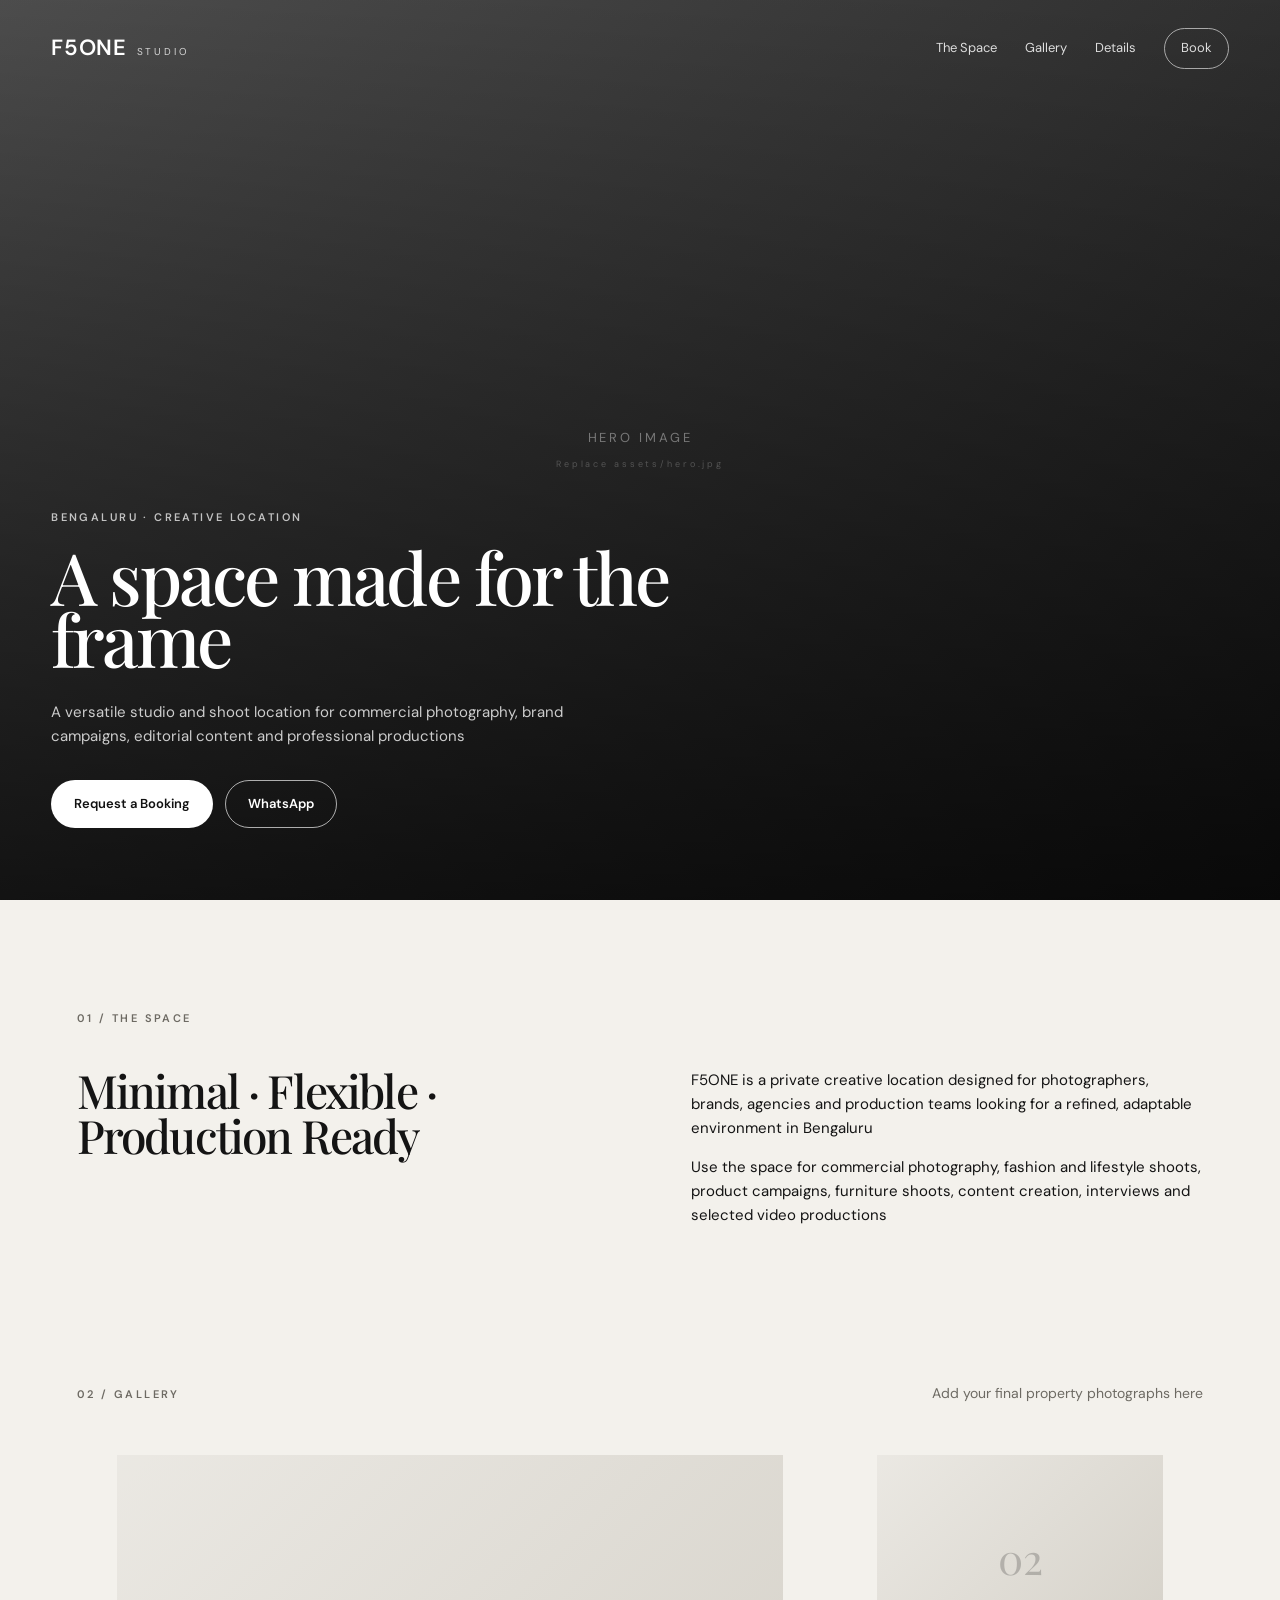
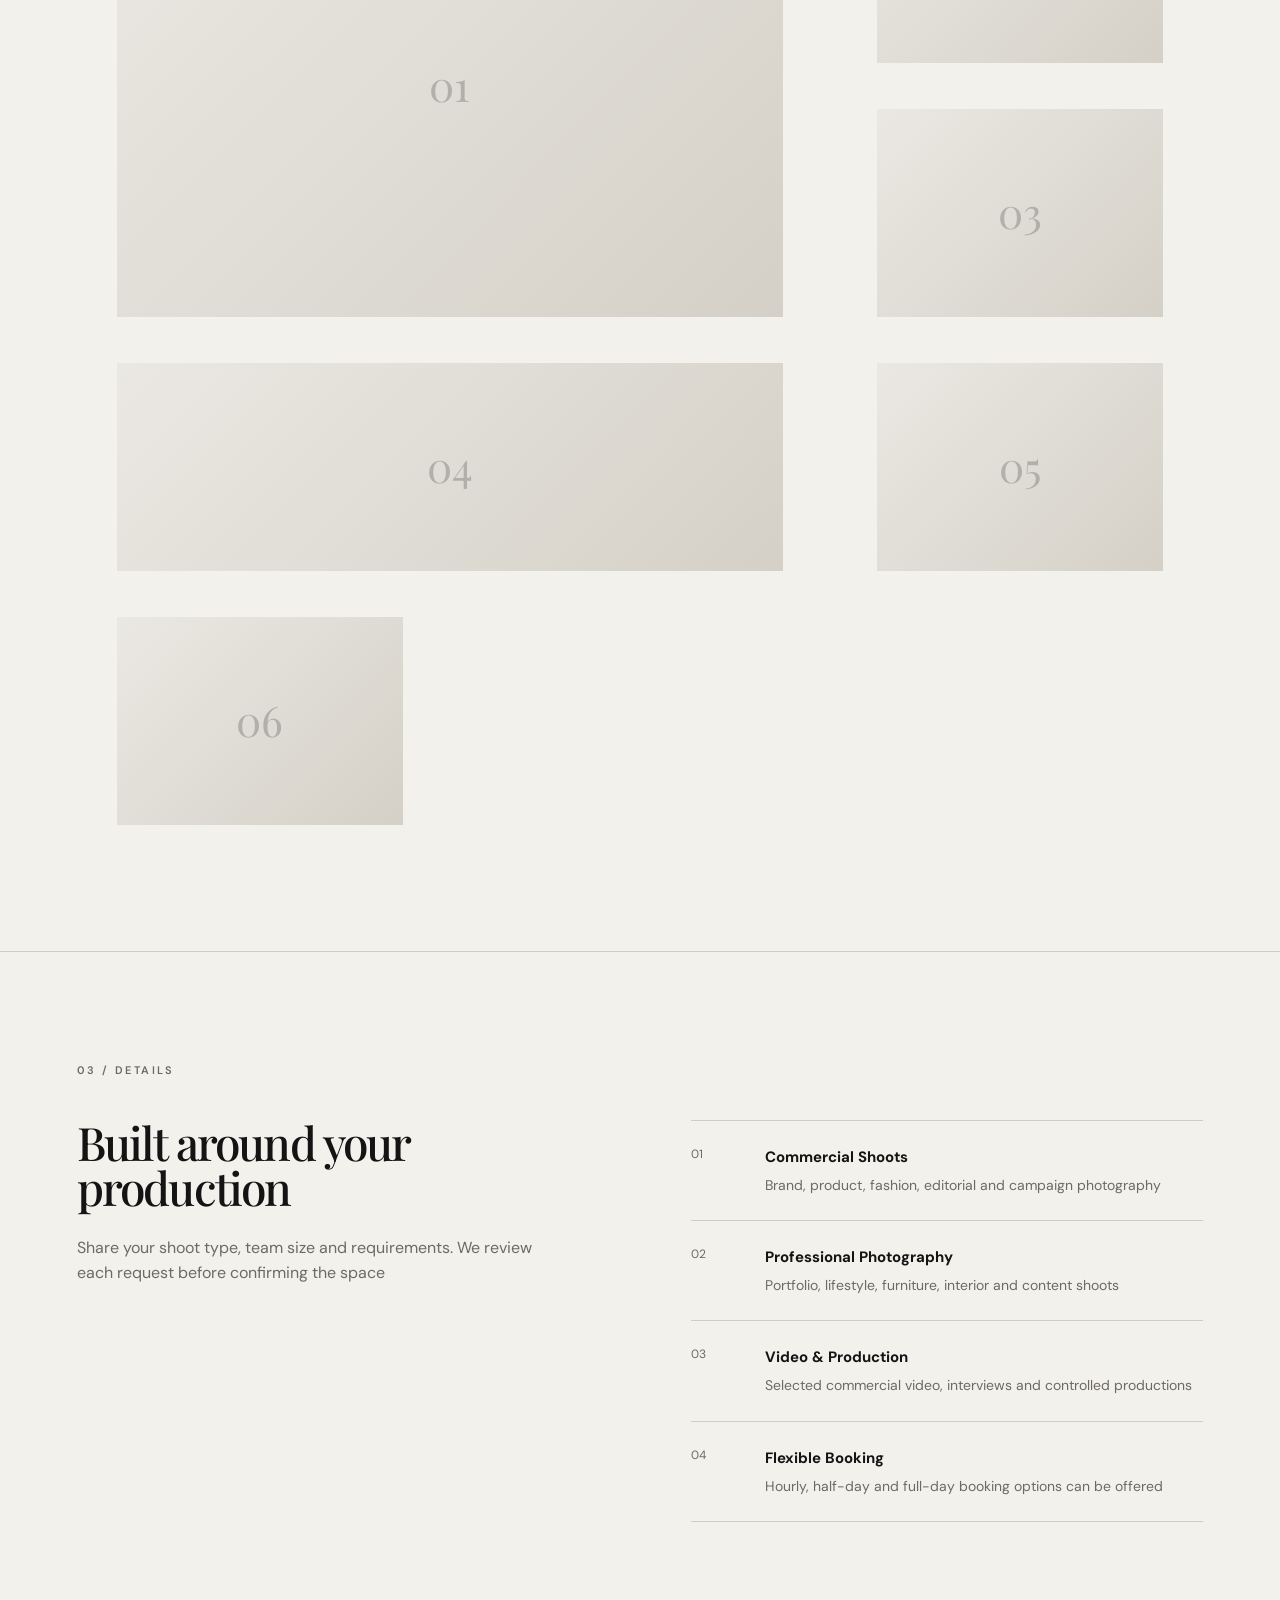
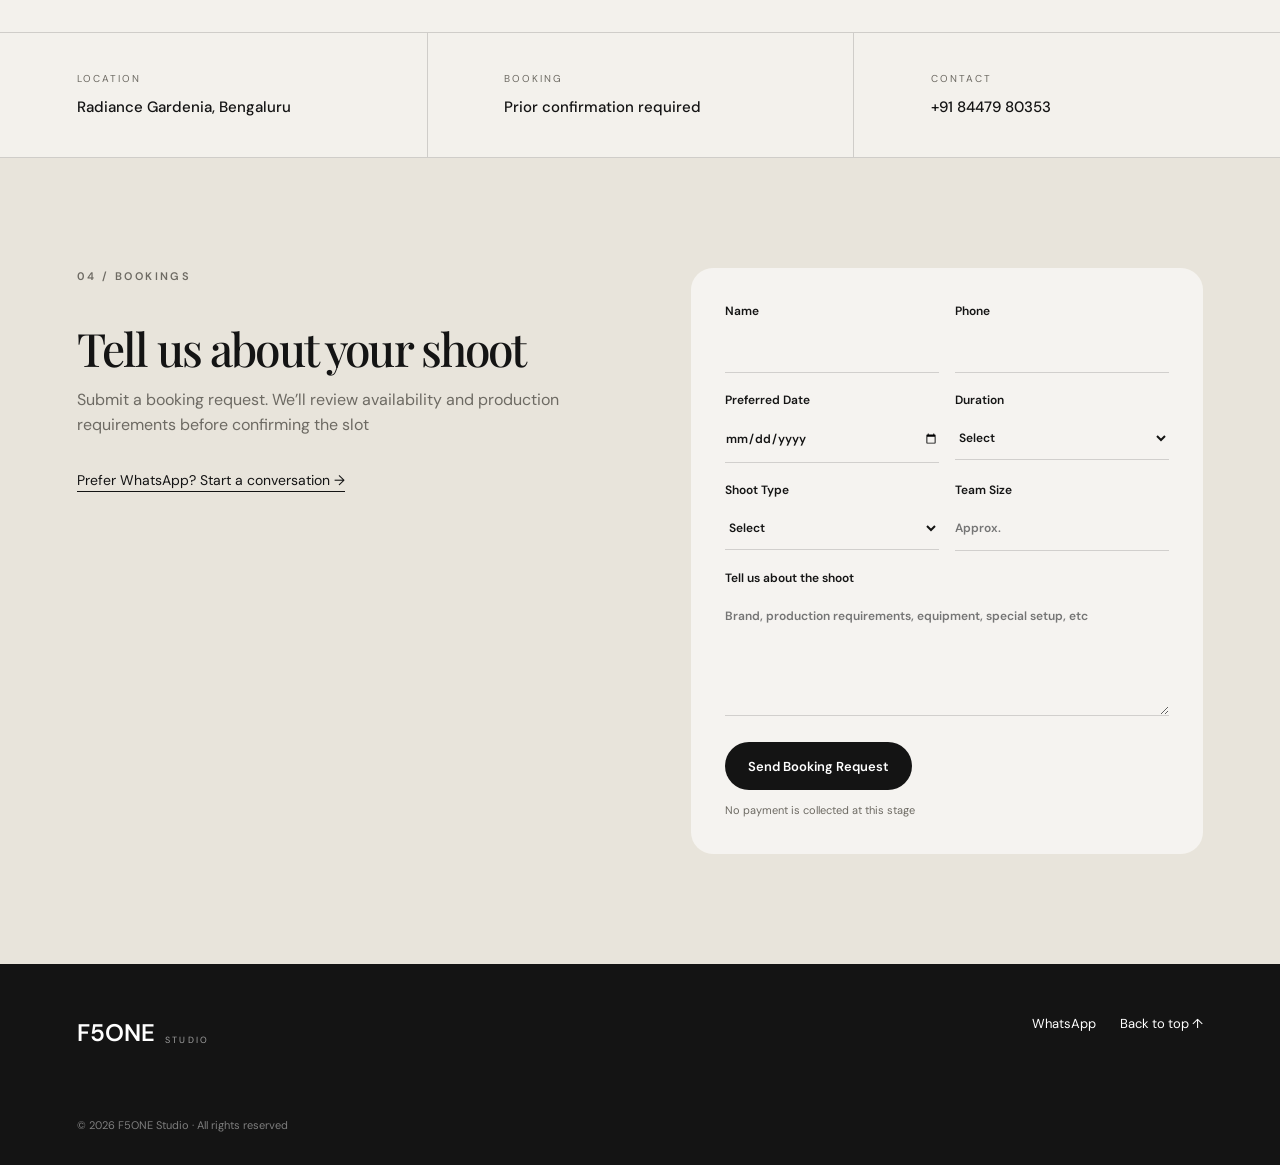
==== index.html @ 68a21c92 "First Draft" ====
<!DOCTYPE html>
<html lang="en">
<head>
  <meta charset="UTF-8" />
  <meta name="viewport" content="width=device-width, initial-scale=1.0" />
  <meta name="description" content="F5ONE Studio — a versatile creative studio and location in Bengaluru for commercial shoots, photography, brand campaigns and productions." />
  <title>F5ONE Studio | Bengaluru</title>

  <link rel="preconnect" href="https://fonts.googleapis.com">
  <link rel="preconnect" href="https://fonts.gstatic.com" crossorigin>
  <link href="https://fonts.googleapis.com/css2?family=DM+Sans:wght@400;500;600&family=Playfair+Display:wght@500;600&display=swap" rel="stylesheet">

  <link rel="stylesheet" href="style.css" />
</head>
<body>

  <header class="site-header">
    <a href="#top" class="brand" aria-label="F5ONE Studio home">
      <span class="brand-main">F5ONE</span>
      <span class="brand-sub">STUDIO</span>
    </a>

    <nav class="nav">
      <a href="#space">The Space</a>
      <a href="#gallery">Gallery</a>
      <a href="#details">Details</a>
      <a href="#booking" class="nav-cta">Book</a>
    </nav>
  </header>

  <main id="top">

    <section class="hero">
      <div class="hero-media">
        <!-- Replace assets/hero.jpg with your actual image -->
        <img src="assets/hero.jpg" alt="F5ONE Studio interior" onerror="this.style.display='none'">
        <div class="hero-placeholder">
          <span>HERO IMAGE</span>
          <small>Replace assets/hero.jpg</small>
        </div>
      </div>

      <div class="hero-overlay"></div>

      <div class="hero-content">
        <p class="eyebrow">BENGALURU · CREATIVE LOCATION</p>
        <h1>A space made for the frame</h1>
        <p class="hero-copy">
          A versatile studio and shoot location for commercial photography,
          brand campaigns, editorial content and professional productions
        </p>

        <div class="hero-actions">
          <a href="#booking" class="button button-light">Request a Booking</a>
          <a href="https://wa.me/918447980353" target="_blank" rel="noopener" class="button button-outline">
            WhatsApp
          </a>
        </div>
      </div>
    </section>

    <section class="intro section" id="space">
      <div class="section-label">01 / THE SPACE</div>

      <div class="intro-grid">
        <h2>Minimal · Flexible · Production Ready</h2>

        <div class="intro-copy">
          <p>
            F5ONE is a private creative location designed for photographers,
            brands, agencies and production teams looking for a refined,
            adaptable environment in Bengaluru
          </p>
          <p>
            Use the space for commercial photography, fashion and lifestyle
            shoots, product campaigns, furniture shoots, content creation,
            interviews and selected video productions
          </p>
        </div>
      </div>
    </section>

    <section class="gallery section" id="gallery">
      <div class="section-heading">
        <div class="section-label">02 / GALLERY</div>
        <p>Add your final property photographs here</p>
      </div>

      <div class="gallery-grid">
        <figure class="tile tile-large">
          <img src="assets/gallery-01.jpg" alt="Studio view 1" onerror="this.style.display='none'">
          <div class="image-placeholder">01</div>
        </figure>

        <figure class="tile">
          <img src="assets/gallery-02.jpg" alt="Studio view 2" onerror="this.style.display='none'">
          <div class="image-placeholder">02</div>
        </figure>

        <figure class="tile">
          <img src="assets/gallery-03.jpg" alt="Studio view 3" onerror="this.style.display='none'">
          <div class="image-placeholder">03</div>
        </figure>

        <figure class="tile tile-wide">
          <img src="assets/gallery-04.jpg" alt="Studio view 4" onerror="this.style.display='none'">
          <div class="image-placeholder">04</div>
        </figure>

        <figure class="tile">
          <img src="assets/gallery-05.jpg" alt="Studio view 5" onerror="this.style.display='none'">
          <div class="image-placeholder">05</div>
        </figure>

        <figure class="tile">
          <img src="assets/gallery-06.jpg" alt="Studio view 6" onerror="this.style.display='none'">
          <div class="image-placeholder">06</div>
        </figure>
      </div>
    </section>

    <section class="details section" id="details">
      <div class="section-label">03 / DETAILS</div>

      <div class="details-grid">
        <div class="details-intro">
          <h2>Built around your production</h2>
          <p>
            Share your shoot type, team size and requirements. We review each
            request before confirming the space
          </p>
        </div>

        <div class="detail-list">
          <div class="detail-item">
            <span>01</span>
            <div>
              <h3>Commercial Shoots</h3>
              <p>Brand, product, fashion, editorial and campaign photography</p>
            </div>
          </div>

          <div class="detail-item">
            <span>02</span>
            <div>
              <h3>Professional Photography</h3>
              <p>Portfolio, lifestyle, furniture, interior and content shoots</p>
            </div>
          </div>

          <div class="detail-item">
            <span>03</span>
            <div>
              <h3>Video & Production</h3>
              <p>Selected commercial video, interviews and controlled productions</p>
            </div>
          </div>

          <div class="detail-item">
            <span>04</span>
            <div>
              <h3>Flexible Booking</h3>
              <p>Hourly, half-day and full-day booking options can be offered</p>
            </div>
          </div>
        </div>
      </div>
    </section>

    <section class="quick-info">
      <div>
        <span>LOCATION</span>
        <strong>Radiance Gardenia, Bengaluru</strong>
      </div>
      <div>
        <span>BOOKING</span>
        <strong>Prior confirmation required</strong>
      </div>
      <div>
        <span>CONTACT</span>
        <strong>+91 84479 80353</strong>
      </div>
    </section>

    <section class="booking section" id="booking">
      <div class="booking-copy">
        <div class="section-label">04 / BOOKINGS</div>
        <h2>Tell us about your shoot</h2>
        <p>
          Submit a booking request. We’ll review availability and production
          requirements before confirming the slot
        </p>

        <a href="https://wa.me/918447980353?text=Hi%20F5ONE%20Studio%2C%20I%20would%20like%20to%20check%20availability%20for%20a%20shoot."
           target="_blank" rel="noopener" class="text-link">
          Prefer WhatsApp? Start a conversation →
        </a>
      </div>

      <form class="booking-form" id="bookingForm">
        <!--
          This form is currently front-end only.
          Later connect it to:
          - Google Apps Script / Google Sheets
          - Formspree
          - EmailJS
          - Your own API
        -->

        <div class="field two-col">
          <label>
            Name
            <input type="text" name="name" required>
          </label>

          <label>
            Phone
            <input type="tel" name="phone" required>
          </label>
        </div>

        <div class="field two-col">
          <label>
            Preferred Date
            <input type="date" name="date" required>
          </label>

          <label>
            Duration
            <select name="duration" required>
              <option value="">Select</option>
              <option>2 Hours</option>
              <option>4 Hours</option>
              <option>6 Hours</option>
              <option>Full Day</option>
            </select>
          </label>
        </div>

        <div class="field two-col">
          <label>
            Shoot Type
            <select name="shootType" required>
              <option value="">Select</option>
              <option>Commercial Photography</option>
              <option>Fashion / Portfolio</option>
              <option>Product / Furniture</option>
              <option>Brand Campaign</option>
              <option>Video Production</option>
              <option>Content Creation</option>
              <option>Other</option>
            </select>
          </label>

          <label>
            Team Size
            <input type="number" name="teamSize" min="1" placeholder="Approx." required>
          </label>
        </div>

        <label class="field">
          Tell us about the shoot
          <textarea name="message" rows="5" placeholder="Brand, production requirements, equipment, special setup, etc"></textarea>
        </label>

        <button class="button button-dark" type="submit">Send Booking Request</button>
        <p class="form-note">No payment is collected at this stage</p>
      </form>
    </section>

  </main>

  <footer class="footer">
    <div>
      <span class="footer-brand">F5ONE</span>
      <span>STUDIO</span>
    </div>

    <div class="footer-links">
      <a href="https://wa.me/918447980353" target="_blank" rel="noopener">WhatsApp</a>
      <a href="#top">Back to top ↑</a>
    </div>

    <p>© <span id="year"></span> F5ONE Studio · All rights reserved</p>
  </footer>

  <script src="script.js"></script>
</body>
</html>
---- style.css ----
* {
  box-sizing: border-box;
}

:root {
  --bg: #f3f1ec;
  --ink: #141414;
  --muted: #6d6a63;
  --line: rgba(20, 20, 20, 0.16);
  --white: #fff;
}

html {
  scroll-behavior: smooth;
}

body {
  margin: 0;
  background: var(--bg);
  color: var(--ink);
  font-family: "DM Sans", sans-serif;
  font-size: 16px;
  line-height: 1.6;
}

a {
  color: inherit;
  text-decoration: none;
}

img {
  display: block;
  width: 100%;
}

.site-header {
  position: absolute;
  z-index: 20;
  top: 0;
  left: 0;
  width: 100%;
  display: flex;
  align-items: center;
  justify-content: space-between;
  padding: 28px 4vw;
  color: white;
}

.brand {
  display: inline-flex;
  align-items: flex-end;
  gap: 10px;
  line-height: 1;
}

.brand-main {
  font-size: 22px;
  font-weight: 600;
  letter-spacing: 0.03em;
}

.brand-sub {
  font-size: 10px;
  letter-spacing: 0.28em;
  opacity: 0.78;
  padding-bottom: 2px;
}

.nav {
  display: flex;
  gap: 28px;
  align-items: center;
  font-size: 13px;
}

.nav a {
  opacity: 0.84;
}

.nav a:hover {
  opacity: 1;
}

.nav-cta {
  border: 1px solid rgba(255,255,255,.7);
  padding: 9px 16px;
  border-radius: 999px;
}

.hero {
  min-height: 100vh;
  position: relative;
  display: flex;
  align-items: flex-end;
  overflow: hidden;
  background: #292929;
  color: white;
}

.hero-media,
.hero-overlay {
  position: absolute;
  inset: 0;
}

.hero-media img {
  height: 100%;
  object-fit: cover;
}

.hero-placeholder {
  position: absolute;
  inset: 0;
  display: flex;
  flex-direction: column;
  align-items: center;
  justify-content: center;
  background:
    linear-gradient(135deg, #555, #1e1e1e);
  color: rgba(255,255,255,.7);
  letter-spacing: .18em;
}

.hero-placeholder span {
  font-size: 13px;
}

.hero-placeholder small {
  margin-top: 8px;
  font-size: 9px;
  opacity: .6;
}

.hero-overlay {
  background: linear-gradient(180deg, rgba(0,0,0,.1), rgba(0,0,0,.7));
}

.hero-content {
  position: relative;
  z-index: 2;
  width: min(820px, 92%);
  padding: 0 4vw 8vh;
}

.eyebrow,
.section-label {
  font-size: 11px;
  font-weight: 600;
  letter-spacing: 0.22em;
}

.eyebrow {
  margin: 0 0 20px;
  opacity: .72;
}

.hero h1,
.section h2 {
  font-family: "Playfair Display", serif;
  font-weight: 500;
  letter-spacing: -0.04em;
}

.hero h1 {
  font-size: clamp(46px, 6vw, 72px);
  line-height: .86;
  margin: 0;
}

.hero-copy {
  max-width: 590px;
  margin: 30px 0 0;
  color: rgba(255,255,255,.78);
  font-size: 15px;
}

.hero-actions {
  display: flex;
  gap: 12px;
  margin-top: 32px;
  flex-wrap: wrap;
}

.button {
  display: inline-flex;
  justify-content: center;
  align-items: center;
  min-height: 48px;
  padding: 0 22px;
  border-radius: 999px;
  font-family: inherit;
  font-size: 13px;
  font-weight: 600;
  border: 1px solid transparent;
  cursor: pointer;
}

.button-light {
  background: white;
  color: #111;
}

.button-outline {
  color: white;
  border-color: rgba(255,255,255,.65);
}

.button-dark {
  background: var(--ink);
  color: white;
  width: fit-content;
  margin-top: 8px;
}

.section {
  padding: 110px 6vw;
}

.section-label {
  color: var(--muted);
  margin-bottom: 40px;
}

.intro-grid,
.details-grid,
.booking {
  display: grid;
  grid-template-columns: 1fr 1fr;
  gap: 8vw;
}

.section h2 {
  font-size: clamp(30px, 4vw, 46px);
  line-height: .98;
  margin: 0;
}

.intro-copy {
  max-width: 650px;
  font-size: 15px;
}

.intro-copy p:first-child {
  margin-top: 0;
}

.gallery {
  padding-top: 30px;
}

.section-heading {
  display: flex;
  justify-content: space-between;
  align-items: flex-end;
  gap: 30px;
  margin-bottom: 35px;
}

.section-heading .section-label {
  margin: 0;
}

.section-heading p {
  margin: 0;
  color: var(--muted);
  font-size: 14px;
}

.gallery-grid {
  display: grid;
  grid-template-columns: repeat(12, 1fr);
  grid-auto-rows: 240px;
  gap: 14px;
}

.tile {
  grid-column: span 4;
  position: relative;
  overflow: hidden;
  background: #ddd9d0;
}

.tile-large {
  grid-column: span 8;
  grid-row: span 2;
}

.tile-wide {
  grid-column: span 8;
}

.tile img {
  height: 100%;
  object-fit: cover;
  transition: transform .5s ease;
}

.tile:hover img {
  transform: scale(1.02);
}

.image-placeholder {
  position: absolute;
  inset: 0;
  display: grid;
  place-items: center;
  font-family: "Playfair Display", serif;
  font-size: 42px;
  color: rgba(20,20,20,.22);
  background:
    linear-gradient(135deg, rgba(255,255,255,.4), rgba(0,0,0,.04));
}

.details {
  border-top: 1px solid var(--line);
}

.details-intro p {
  max-width: 460px;
  color: var(--muted);
  margin-top: 25px;
}

.detail-list {
  border-top: 1px solid var(--line);
}

.detail-item {
  display: grid;
  grid-template-columns: 56px 1fr;
  gap: 18px;
  padding: 24px 0;
  border-bottom: 1px solid var(--line);
}

.detail-item > span {
  font-size: 12px;
  color: var(--muted);
}

.detail-item h3 {
  margin: 0 0 5px;
  font-size: 15px;
}

.detail-item p {
  margin: 0;
  color: var(--muted);
  font-size: 14px;
}

.quick-info {
  display: grid;
  grid-template-columns: repeat(3, 1fr);
  border-top: 1px solid var(--line);
  border-bottom: 1px solid var(--line);
}

.quick-info > div {
  padding: 38px 6vw;
}

.quick-info > div + div {
  border-left: 1px solid var(--line);
}

.quick-info span,
.quick-info strong {
  display: block;
}

.quick-info span {
  color: var(--muted);
  font-size: 10px;
  letter-spacing: .2em;
  margin-bottom: 8px;
}

.quick-info strong {
  font-size: 15px;
  font-weight: 500;
}

.booking {
  background: #e8e4db;
}

.booking-copy p {
  max-width: 500px;
  color: var(--muted);
}

.text-link {
  display: inline-block;
  margin-top: 15px;
  font-size: 14px;
  border-bottom: 1px solid currentColor;
}

.booking-form {
  background: rgba(255,255,255,.58);
  padding: 34px;
  border-radius: 22px;
}

.field {
  display: block;
  margin-bottom: 18px;
}

.two-col {
  display: grid;
  grid-template-columns: 1fr 1fr;
  gap: 16px;
}

label {
  font-size: 12px;
  font-weight: 600;
}

input,
select,
textarea {
  display: block;
  width: 100%;
  margin-top: 7px;
  border: 0;
  border-bottom: 1px solid var(--line);
  background: transparent;
  padding: 12px 0;
  outline: none;
  border-radius: 0;
  font: inherit;
  color: var(--ink);
}

textarea {
  resize: vertical;
}

input:focus,
select:focus,
textarea:focus {
  border-color: var(--ink);
}

.form-note {
  margin: 12px 0 0;
  color: var(--muted);
  font-size: 11px;
}

.footer {
  background: var(--ink);
  color: white;
  padding: 50px 6vw 30px;
  display: grid;
  grid-template-columns: 1fr auto;
  gap: 50px;
  align-items: start;
}

.footer > div:first-child {
  display: flex;
  align-items: flex-end;
  gap: 10px;
}

.footer-brand {
  font-size: 24px;
  font-weight: 600;
}

.footer > div:first-child span:last-child {
  font-size: 9px;
  letter-spacing: .25em;
  padding-bottom: 5px;
  color: rgba(255,255,255,.6);
}

.footer-links {
  display: flex;
  gap: 24px;
  font-size: 13px;
}

.footer p {
  grid-column: 1 / -1;
  margin: 15px 0 0;
  color: rgba(255,255,255,.45);
  font-size: 11px;
}

@media (max-width: 900px) {
  .nav a:not(.nav-cta) {
    display: none;
  }

  .intro-grid,
  .details-grid,
  .booking {
    grid-template-columns: 1fr;
  }

  .gallery-grid {
    grid-template-columns: 1fr 1fr;
    grid-auto-rows: 220px;
  }

  .tile,
  .tile-large,
  .tile-wide {
    grid-column: span 1;
    grid-row: span 1;
  }

  .tile-large {
    grid-column: span 2;
    grid-row: span 2;
  }

  .quick-info {
    grid-template-columns: 1fr;
  }

  .quick-info > div + div {
    border-left: 0;
    border-top: 1px solid var(--line);
  }
}

@media (max-width: 620px) {
  .site-header {
    padding: 22px 20px;
  }

  .hero-content {
    padding: 0 20px 55px;
  }

  .hero h1 {
    font-size: clamp(40px, 12vw, 52px);
  }

  .section {
    padding: 78px 20px;
  }

  .gallery-grid {
    grid-template-columns: 1fr;
    grid-auto-rows: 250px;
  }

  .tile,
  .tile-large,
  .tile-wide {
    grid-column: span 1;
    grid-row: span 1;
  }

  .section-heading {
    align-items: flex-start;
    flex-direction: column;
  }

  .two-col {
    grid-template-columns: 1fr;
    gap: 0;
  }

  .booking-form {
    padding: 24px 20px;
  }

  .footer {
    grid-template-columns: 1fr;
    gap: 25px;
    padding: 45px 20px 28px;
  }

  .footer-links {
    flex-direction: column;
    gap: 8px;
  }

  .footer p {
    grid-column: 1;
  }
}
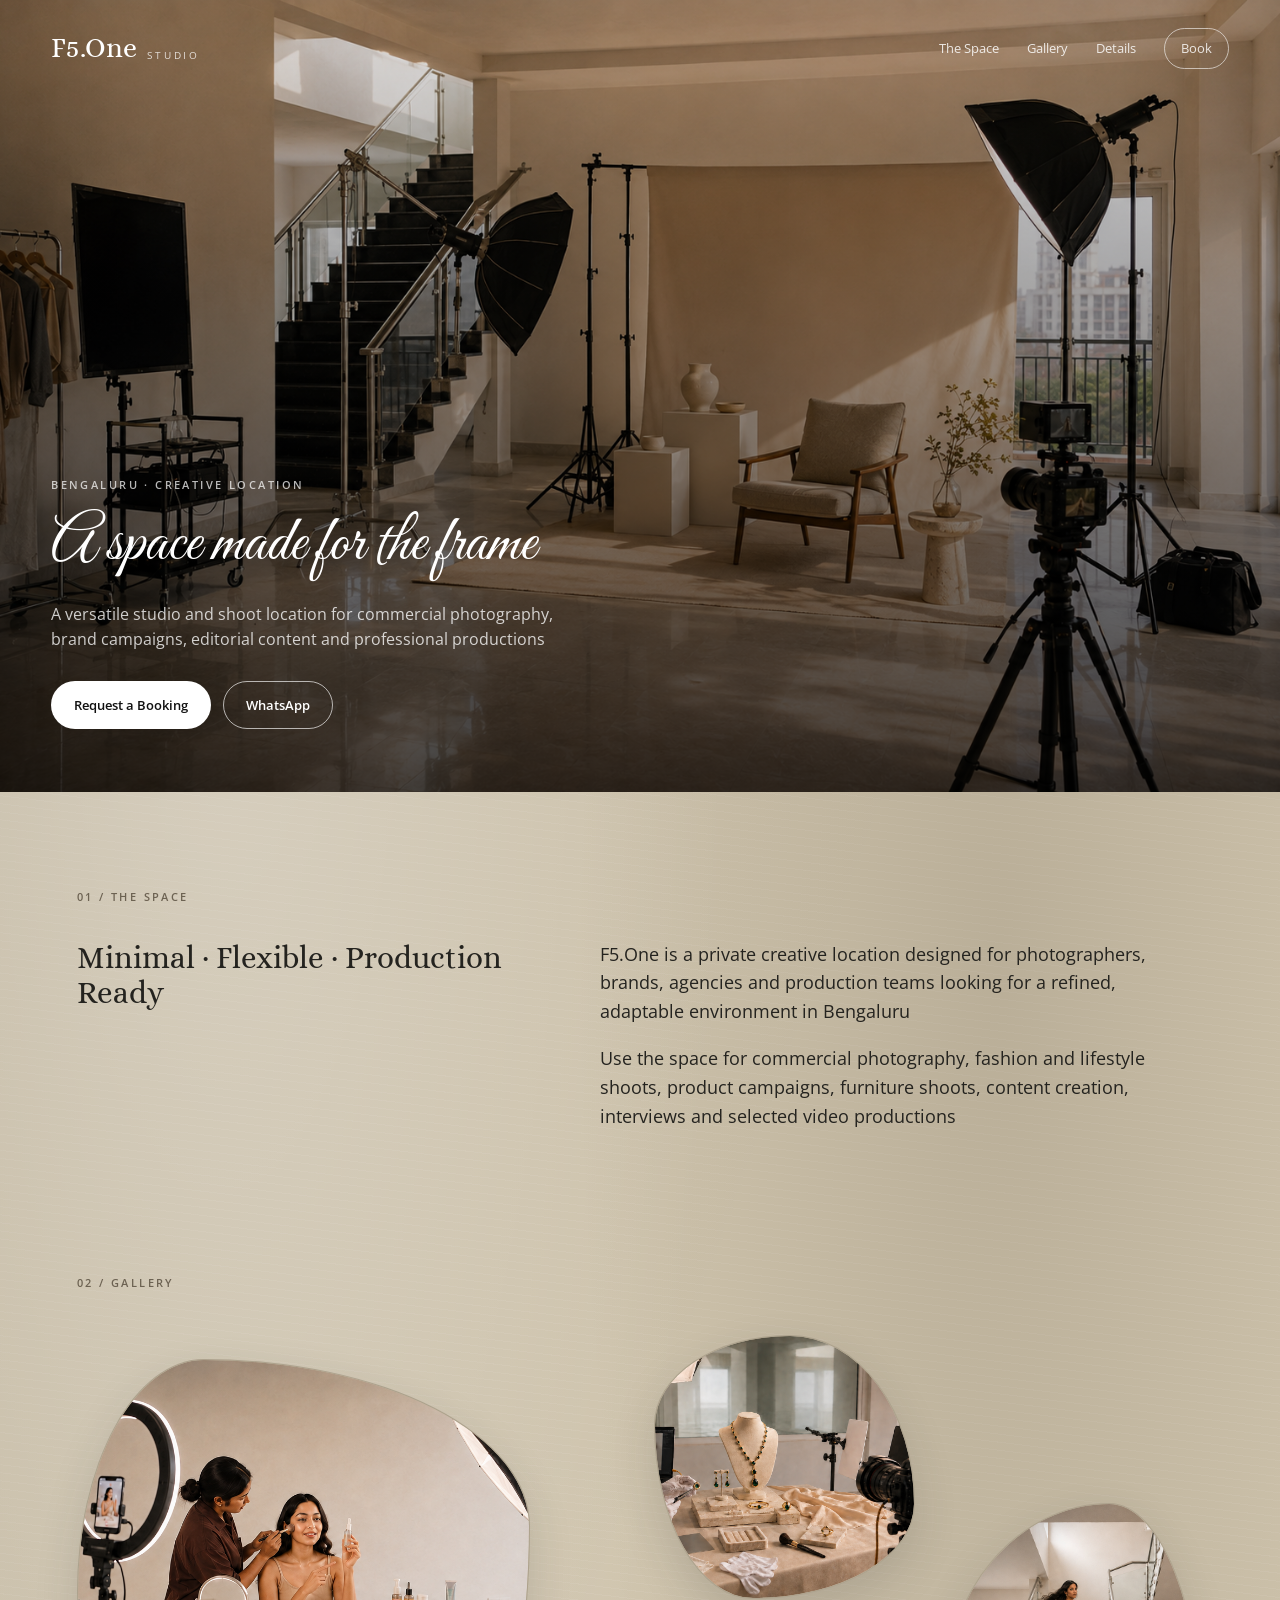
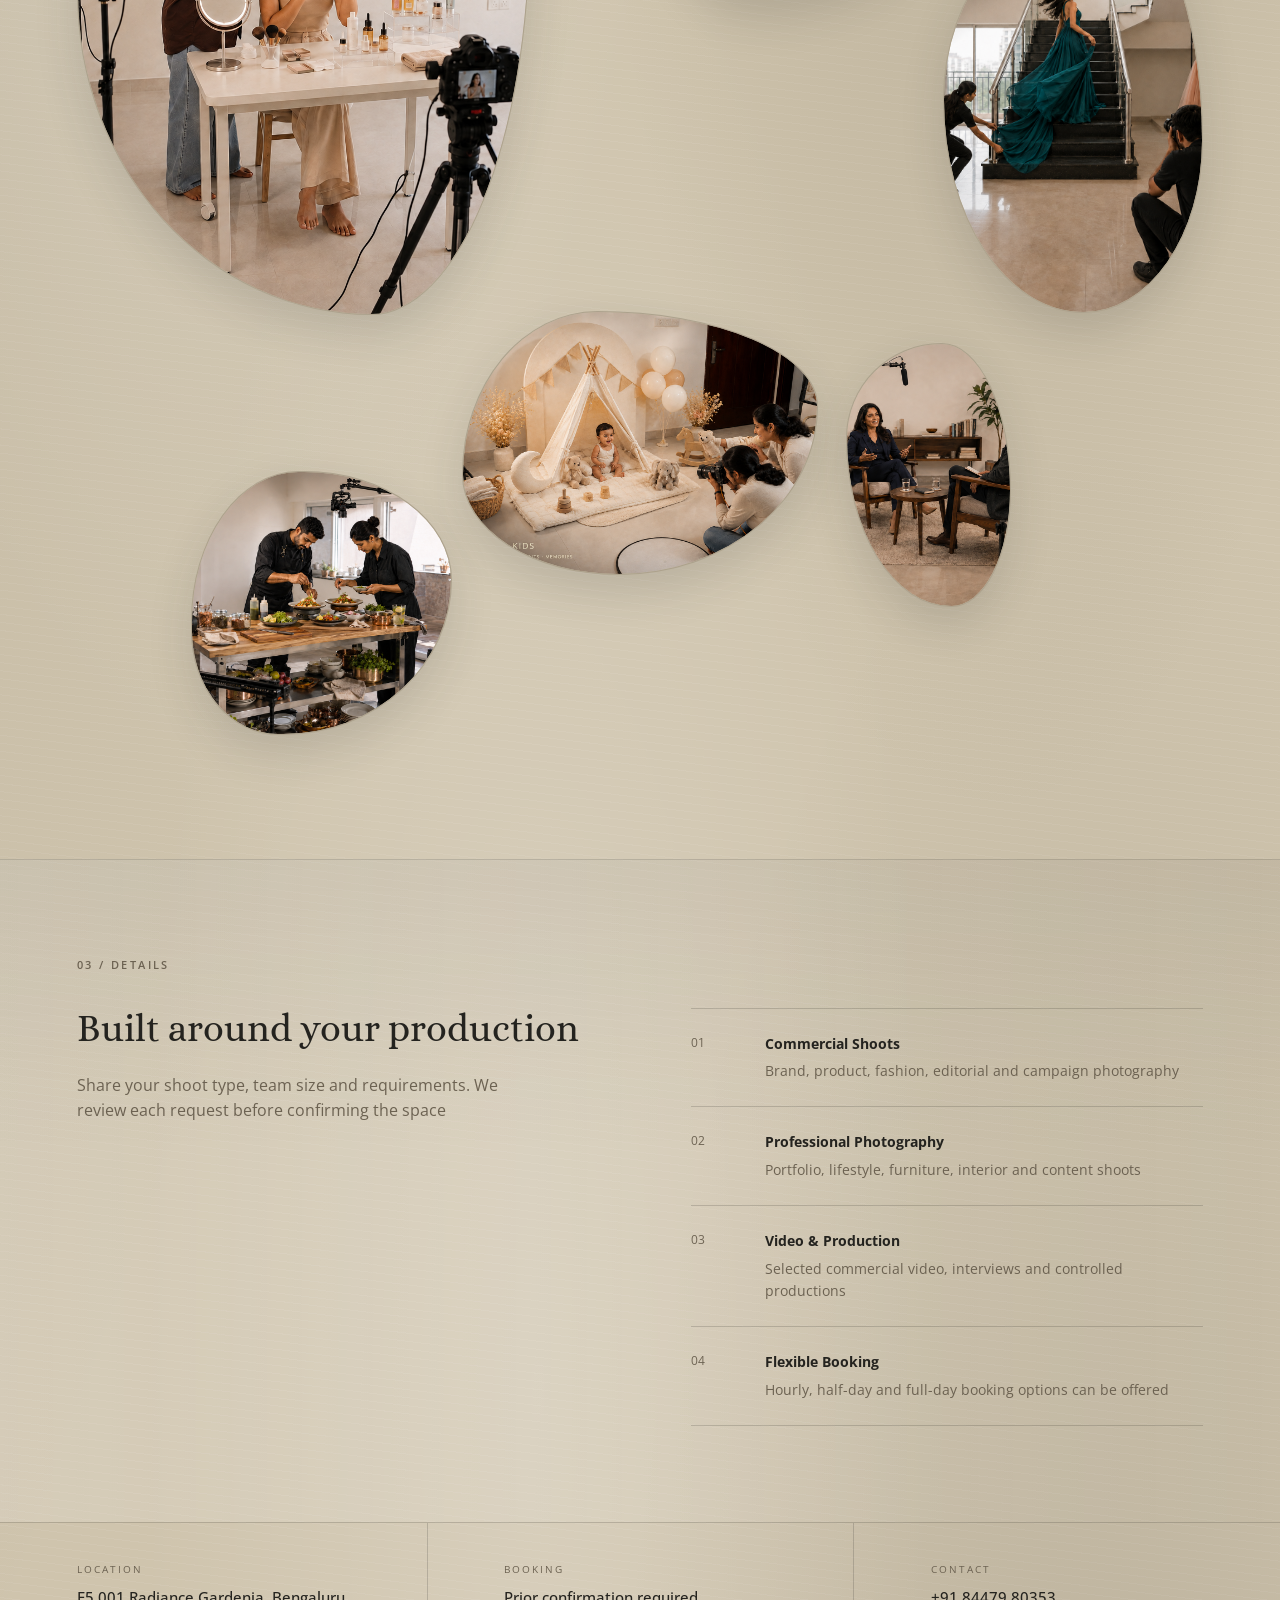
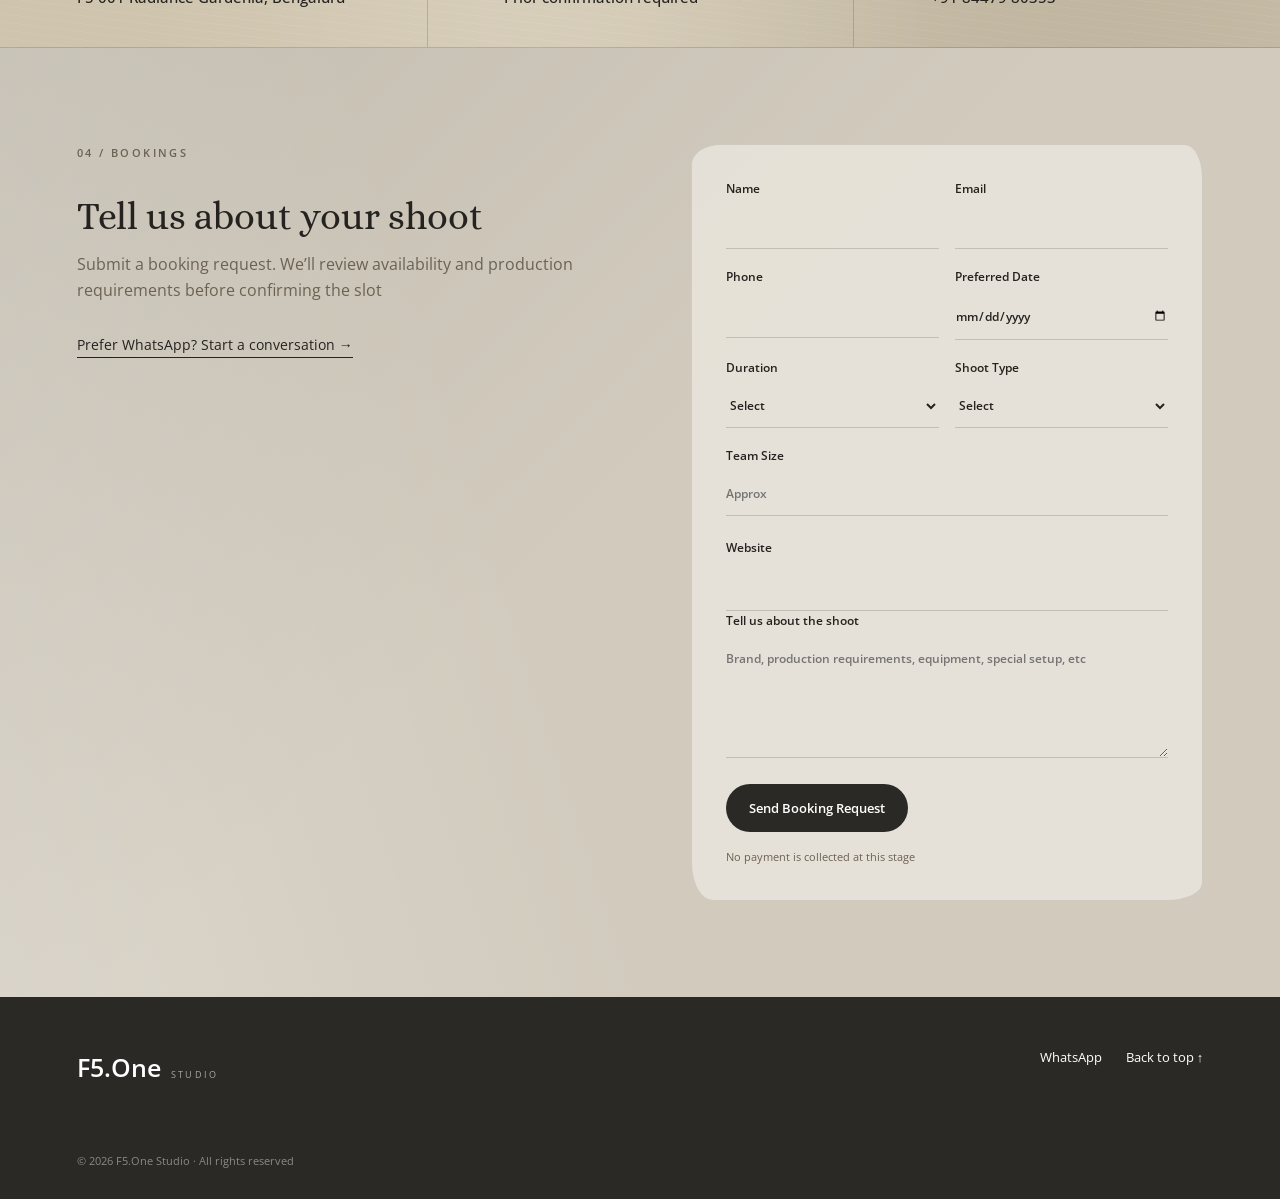
==== commit cdfdda56: "Update F5.One site styling" ====
--- a/index.html
+++ b/index.html
@@ -3,20 +3,20 @@
 <head>
   <meta charset="UTF-8" />
   <meta name="viewport" content="width=device-width, initial-scale=1.0" />
-  <meta name="description" content="F5ONE Studio — a versatile creative studio and location in Bengaluru for commercial shoots, photography, brand campaigns and productions." />
-  <title>F5ONE Studio | Bengaluru</title>
+  <meta name="description" content="F5.One Studio — a versatile creative studio and location in Bengaluru for commercial shoots, photography, brand campaigns and productions." />
+  <title>F5.One Studio | Bengaluru</title>
 
   <link rel="preconnect" href="https://fonts.googleapis.com">
   <link rel="preconnect" href="https://fonts.gstatic.com" crossorigin>
-  <link href="https://fonts.googleapis.com/css2?family=DM+Sans:wght@400;500;600&family=Playfair+Display:wght@500;600&display=swap" rel="stylesheet">
-
-  <link rel="stylesheet" href="style.css" />
+  <link href="https://fonts.googleapis.com/css2?family=Alice&family=Great+Vibes&family=Open+Sans:wght@400;500;600;700&display=swap" rel="stylesheet">
+
+  <link rel="stylesheet" href="style.css?v=20260819-4" />
 </head>
 <body>
 
   <header class="site-header">
-    <a href="#top" class="brand" aria-label="F5ONE Studio home">
-      <span class="brand-main">F5ONE</span>
+    <a href="#top" class="brand" aria-label="F5.One Studio home">
+      <span class="brand-main">F5.One</span>
       <span class="brand-sub">STUDIO</span>
     </a>
 
@@ -32,12 +32,7 @@
 
     <section class="hero">
       <div class="hero-media">
-        <!-- Replace assets/hero.jpg with your actual image -->
-        <img src="assets/hero.jpg" alt="F5ONE Studio interior" onerror="this.style.display='none'">
-        <div class="hero-placeholder">
-          <span>HERO IMAGE</span>
-          <small>Replace assets/hero.jpg</small>
-        </div>
+        <img src="assets/Images/F5.one_Hero.png" alt="F5.One Studio interior">
       </div>
 
       <div class="hero-overlay"></div>
@@ -67,7 +62,7 @@
 
         <div class="intro-copy">
           <p>
-            F5ONE is a private creative location designed for photographers,
+            F5.One is a private creative location designed for photographers,
             brands, agencies and production teams looking for a refined,
             adaptable environment in Bengaluru
           </p>
@@ -83,38 +78,31 @@
     <section class="gallery section" id="gallery">
       <div class="section-heading">
         <div class="section-label">02 / GALLERY</div>
-        <p>Add your final property photographs here</p>
       </div>
 
       <div class="gallery-grid">
         <figure class="tile tile-large">
-          <img src="assets/gallery-01.jpg" alt="Studio view 1" onerror="this.style.display='none'">
-          <div class="image-placeholder">01</div>
-        </figure>
-
-        <figure class="tile">
-          <img src="assets/gallery-02.jpg" alt="Studio view 2" onerror="this.style.display='none'">
-          <div class="image-placeholder">02</div>
-        </figure>
-
-        <figure class="tile">
-          <img src="assets/gallery-03.jpg" alt="Studio view 3" onerror="this.style.display='none'">
-          <div class="image-placeholder">03</div>
+          <img src="assets/Images/01_Skincare.png" alt="Beauty and skincare shoot at F5.One Studio">
+        </figure>
+
+        <figure class="tile">
+          <img src="assets/Images/02_Gallery_Jewellery.png" alt="Jewellery and accessories shoot at F5.One Studio">
+        </figure>
+
+        <figure class="tile">
+          <img src="assets/Images/03_Fashion.png" alt="Fashion shoot on the staircase at F5.One Studio">
         </figure>
 
         <figure class="tile tile-wide">
-          <img src="assets/gallery-04.jpg" alt="Studio view 4" onerror="this.style.display='none'">
-          <div class="image-placeholder">04</div>
-        </figure>
-
-        <figure class="tile">
-          <img src="assets/gallery-05.jpg" alt="Studio view 5" onerror="this.style.display='none'">
-          <div class="image-placeholder">05</div>
-        </figure>
-
-        <figure class="tile">
-          <img src="assets/gallery-06.jpg" alt="Studio view 6" onerror="this.style.display='none'">
-          <div class="image-placeholder">06</div>
+          <img src="assets/Images/04_kids.png" alt="Baby and kids shoot at F5.One Studio">
+        </figure>
+
+        <figure class="tile">
+          <img src="assets/Images/05_Podcasts.png" alt="Interview and podcast shoot at F5.One Studio">
+        </figure>
+
+        <figure class="tile">
+          <img src="assets/Images/06_Food.png" alt="Food and beverage shoot at F5.One Studio">
         </figure>
       </div>
     </section>
@@ -170,7 +158,7 @@
     <section class="quick-info">
       <div>
         <span>LOCATION</span>
-        <strong>Radiance Gardenia, Bengaluru</strong>
+        <strong>F5 001 Radiance Gardenia, Bengaluru</strong>
       </div>
       <div>
         <span>BOOKING</span>
@@ -191,40 +179,38 @@
           requirements before confirming the slot
         </p>
 
-        <a href="https://wa.me/918447980353?text=Hi%20F5ONE%20Studio%2C%20I%20would%20like%20to%20check%20availability%20for%20a%20shoot."
+        <a href="https://wa.me/918447980353?text=Hi%20F5.One%20Studio%2C%20I%20would%20like%20to%20check%20availability%20for%20a%20shoot."
            target="_blank" rel="noopener" class="text-link">
           Prefer WhatsApp? Start a conversation →
         </a>
       </div>
 
       <form class="booking-form" id="bookingForm">
-        <!--
-          This form is currently front-end only.
-          Later connect it to:
-          - Google Apps Script / Google Sheets
-          - Formspree
-          - EmailJS
-          - Your own API
-        -->
-
         <div class="field two-col">
           <label>
             Name
-            <input type="text" name="name" required>
-          </label>
-
+            <input type="text" name="name" autocomplete="name" required>
+          </label>
+
+          <label>
+            Email
+            <input type="email" name="email" autocomplete="email" required>
+          </label>
+        </div>
+
+        <div class="field two-col">
           <label>
             Phone
-            <input type="tel" name="phone" required>
-          </label>
-        </div>
-
-        <div class="field two-col">
+            <input type="tel" name="phone" autocomplete="tel" required>
+          </label>
+
           <label>
             Preferred Date
             <input type="date" name="date" required>
           </label>
-
+        </div>
+
+        <div class="field two-col">
           <label>
             Duration
             <select name="duration" required>
@@ -235,26 +221,33 @@
               <option>Full Day</option>
             </select>
           </label>
-        </div>
-
-        <div class="field two-col">
+
           <label>
             Shoot Type
             <select name="shootType" required>
               <option value="">Select</option>
               <option>Commercial Photography</option>
               <option>Fashion / Portfolio</option>
+              <option>Beauty / Influencer</option>
+              <option>Jewellery</option>
+              <option>Baby / Kids</option>
               <option>Product / Furniture</option>
               <option>Brand Campaign</option>
-              <option>Video Production</option>
+              <option>Video / Interview</option>
               <option>Content Creation</option>
               <option>Other</option>
             </select>
           </label>
-
-          <label>
-            Team Size
-            <input type="number" name="teamSize" min="1" placeholder="Approx." required>
+        </div>
+
+        <label class="field">
+          Team Size
+          <input type="number" name="teamSize" min="1" placeholder="Approx" required>
+        </label>
+
+        <div class="hp-field" aria-hidden="true">
+          <label>Website
+            <input type="text" name="website" tabindex="-1" autocomplete="off">
           </label>
         </div>
 
@@ -263,7 +256,8 @@
           <textarea name="message" rows="5" placeholder="Brand, production requirements, equipment, special setup, etc"></textarea>
         </label>
 
-        <button class="button button-dark" type="submit">Send Booking Request</button>
+        <button class="button button-dark" type="submit" id="submitBooking">Send Booking Request</button>
+        <p class="form-status" id="formStatus" role="status" aria-live="polite"></p>
         <p class="form-note">No payment is collected at this stage</p>
       </form>
     </section>
@@ -272,7 +266,7 @@
 
   <footer class="footer">
     <div>
-      <span class="footer-brand">F5ONE</span>
+      <span class="footer-brand">F5.One</span>
       <span>STUDIO</span>
     </div>
 
@@ -281,7 +275,7 @@
       <a href="#top">Back to top ↑</a>
     </div>
 
-    <p>© <span id="year"></span> F5ONE Studio · All rights reserved</p>
+    <p>© <span id="year"></span> F5.One Studio · All rights reserved</p>
   </footer>
 
   <script src="script.js"></script>
--- a/style.css
+++ b/style.css
@@ -3,10 +3,11 @@
 }
 
 :root {
-  --bg: #f3f1ec;
-  --ink: #141414;
-  --muted: #6d6a63;
-  --line: rgba(20, 20, 20, 0.16);
+  --bg: #cfc4ad;
+  --ink: #24231f;
+  --charcoal: #2b2925;
+  --muted: #6c6252;
+  --line: rgba(36, 35, 31, 0.18);
   --white: #fff;
 }
 
@@ -16,9 +17,17 @@
 
 body {
   margin: 0;
-  background: var(--bg);
+  background-color: var(--bg);
+  background-image:
+    radial-gradient(ellipse at 18% 12%, rgba(255, 255, 255, 0.28), transparent 34%),
+    radial-gradient(ellipse at 78% 22%, rgba(88, 76, 56, 0.18), transparent 30%),
+    radial-gradient(ellipse at 42% 68%, rgba(255, 255, 255, 0.18), transparent 38%),
+    radial-gradient(ellipse at 86% 84%, rgba(43, 41, 37, 0.12), transparent 32%),
+    linear-gradient(110deg, rgba(43, 41, 37, 0.08), rgba(43, 41, 37, 0) 42%),
+    repeating-linear-gradient(7deg, rgba(255, 255, 255, 0.06) 0 1px, transparent 1px 8px);
   color: var(--ink);
-  font-family: "DM Sans", sans-serif;
+  overflow-x: hidden;
+  font-family: "Open Sans", sans-serif;
   font-size: 16px;
   line-height: 1.6;
 }
@@ -54,9 +63,10 @@
 }
 
 .brand-main {
-  font-size: 22px;
-  font-weight: 600;
-  letter-spacing: 0.03em;
+  font-family: "Alice", serif;
+  font-size: 28px;
+  font-weight: 400;
+  letter-spacing: 0;
 }
 
 .brand-sub {
@@ -88,12 +98,12 @@
 }
 
 .hero {
-  min-height: 100vh;
+  min-height: 88svh;
   position: relative;
   display: flex;
   align-items: flex-end;
   overflow: hidden;
-  background: #292929;
+  background: var(--charcoal);
   color: white;
 }
 
@@ -138,8 +148,8 @@
 .hero-content {
   position: relative;
   z-index: 2;
-  width: min(820px, 92%);
-  padding: 0 4vw 8vh;
+  width: min(640px, 92%);
+  padding: 0 4vw 7vh;
 }
 
 .eyebrow,
@@ -154,30 +164,31 @@
   opacity: .72;
 }
 
-.hero h1,
 .section h2 {
-  font-family: "Playfair Display", serif;
-  font-weight: 500;
-  letter-spacing: -0.04em;
+  font-family: "Alice", serif;
+  font-weight: 400;
+  letter-spacing: 0;
 }
 
 .hero h1 {
-  font-size: clamp(46px, 6vw, 72px);
-  line-height: .86;
+  font-family: "Great Vibes", cursive;
+  font-size: clamp(42px, 4.9vw, 66px);
+  font-weight: 400;
+  line-height: 1.02;
   margin: 0;
 }
 
 .hero-copy {
-  max-width: 590px;
-  margin: 30px 0 0;
+  max-width: 540px;
+  margin: 24px 0 0;
   color: rgba(255,255,255,.78);
-  font-size: 15px;
+  font-size: 16px;
 }
 
 .hero-actions {
   display: flex;
   gap: 12px;
-  margin-top: 32px;
+  margin-top: 28px;
   flex-wrap: wrap;
 }
 
@@ -206,19 +217,19 @@
 }
 
 .button-dark {
-  background: var(--ink);
+  background: var(--charcoal);
   color: white;
   width: fit-content;
   margin-top: 8px;
 }
 
 .section {
-  padding: 110px 6vw;
+  padding: 96px 6vw;
 }
 
 .section-label {
   color: var(--muted);
-  margin-bottom: 40px;
+  margin-bottom: 34px;
 }
 
 .intro-grid,
@@ -229,15 +240,26 @@
   gap: 8vw;
 }
 
+.intro-grid {
+  grid-template-columns: minmax(320px, 0.85fr) minmax(0, 1.15fr);
+  gap: 6vw;
+}
+
 .section h2 {
-  font-size: clamp(30px, 4vw, 46px);
-  line-height: .98;
+  font-size: clamp(26px, 3vw, 40px);
+  line-height: 1.05;
   margin: 0;
+}
+
+.intro-grid > h2 {
+  max-width: 460px;
+  font-size: clamp(24px, 2.45vw, 32px);
+  line-height: 1.12;
 }
 
 .intro-copy {
   max-width: 650px;
-  font-size: 15px;
+  font-size: 18px;
 }
 
 .intro-copy p:first-child {
@@ -269,29 +291,93 @@
 .gallery-grid {
   display: grid;
   grid-template-columns: repeat(12, 1fr);
-  grid-auto-rows: 240px;
-  gap: 14px;
+  grid-auto-rows: 118px;
+  gap: 28px;
+  padding: 14px 0 28px;
 }
 
 .tile {
-  grid-column: span 4;
+  grid-column: span 3;
+  grid-row: span 1;
   position: relative;
   overflow: hidden;
-  background: #ddd9d0;
+  margin: 0;
+  background: #bfb39c;
+  border: 1px solid rgba(43, 41, 37, 0.12);
+  border-radius: 34% 66% 40% 60% / 44% 36% 64% 56%;
+  box-shadow: 0 18px 44px rgba(43, 41, 37, 0.15);
 }
 
 .tile-large {
-  grid-column: span 8;
-  grid-row: span 2;
+  grid-column: 1 / span 5;
+  grid-row: 1 / span 4;
+  transform: translateY(18px);
 }
 
 .tile-wide {
-  grid-column: span 8;
+  grid-column: 5 / span 4;
+  grid-row: 5 / span 2;
+  transform: translateY(-14px);
+}
+
+.tile:nth-child(2) {
+  grid-column: 7 / span 3;
+  grid-row: 1 / span 2;
+  transform: translateY(-6px);
+}
+
+.tile:nth-child(3) {
+  grid-column: 10 / span 3;
+  grid-row: 2 / span 3;
+  transform: translateY(16px);
+}
+
+.tile:nth-child(4) {
+  grid-column: 5 / span 4;
+  grid-row: 5 / span 2;
+  transform: translateY(-14px);
+}
+
+.tile:nth-child(5) {
+  grid-column: 9 / span 2;
+  grid-row: 5 / span 2;
+  transform: translateY(18px);
+}
+
+.tile:nth-child(6) {
+  grid-column: 2 / span 3;
+  grid-row: 6 / span 2;
+  transform: translateX(18px);
+}
+
+.tile:nth-child(1) {
+  border-radius: 28% 72% 35% 65% / 42% 30% 70% 58%;
+}
+
+.tile:nth-child(2) {
+  border-radius: 52% 48% 62% 38% / 34% 64% 36% 66%;
+}
+
+.tile:nth-child(3) {
+  border-radius: 64% 36% 46% 54% / 48% 58% 42% 52%;
+}
+
+.tile:nth-child(4) {
+  border-radius: 38% 62% 56% 44% / 62% 36% 64% 38%;
+}
+
+.tile:nth-child(5) {
+  border-radius: 58% 42% 36% 64% / 36% 56% 44% 64%;
+}
+
+.tile:nth-child(6) {
+  border-radius: 42% 58% 66% 34% / 58% 42% 60% 40%;
 }
 
 .tile img {
   height: 100%;
   object-fit: cover;
+  border-radius: inherit;
   transition: transform .5s ease;
 }
 
@@ -304,8 +390,8 @@
   inset: 0;
   display: grid;
   place-items: center;
-  font-family: "Playfair Display", serif;
-  font-size: 42px;
+  font-family: "Alice", serif;
+  font-size: 56px;
   color: rgba(20,20,20,.22);
   background:
     linear-gradient(135deg, rgba(255,255,255,.4), rgba(0,0,0,.04));
@@ -313,6 +399,9 @@
 
 .details {
   border-top: 1px solid var(--line);
+  background:
+    linear-gradient(180deg, rgba(43, 41, 37, 0.055), rgba(43, 41, 37, 0) 44%),
+    linear-gradient(90deg, rgba(255, 255, 255, 0.14), rgba(255, 255, 255, 0));
 }
 
 .details-intro p {
@@ -340,7 +429,7 @@
 
 .detail-item h3 {
   margin: 0 0 5px;
-  font-size: 15px;
+  font-size: 14px;
 }
 
 .detail-item p {
@@ -382,7 +471,10 @@
 }
 
 .booking {
-  background: #e8e4db;
+  background:
+    linear-gradient(135deg, rgba(43, 41, 37, 0.08), rgba(43, 41, 37, 0) 48%),
+    linear-gradient(72deg, rgba(255, 255, 255, 0.22), rgba(255, 255, 255, 0) 42%),
+    #d1cabd;
 }
 
 .booking-copy p {
@@ -398,9 +490,10 @@
 }
 
 .booking-form {
-  background: rgba(255,255,255,.58);
+  background: rgba(239, 235, 226, 0.72);
   padding: 34px;
-  border-radius: 22px;
+  border: 1px solid rgba(43, 41, 37, 0.12);
+  border-radius: 30px 18px 36px 22px / 20px 34px 18px 38px;
 }
 
 .field {
@@ -452,7 +545,7 @@
 }
 
 .footer {
-  background: var(--ink);
+  background: var(--charcoal);
   color: white;
   padding: 50px 6vw 30px;
   display: grid;
@@ -468,7 +561,7 @@
 }
 
 .footer-brand {
-  font-size: 24px;
+  font-size: 25px;
   font-weight: 600;
 }
 
@@ -505,17 +598,19 @@
 
   .gallery-grid {
     grid-template-columns: 1fr 1fr;
-    grid-auto-rows: 220px;
-  }
-
-  .tile,
-  .tile-large,
-  .tile-wide {
+    grid-auto-rows: 190px;
+  }
+
+  .gallery-grid .tile,
+  .gallery-grid .tile:nth-child(n),
+  .gallery-grid .tile-wide {
     grid-column: span 1;
     grid-row: span 1;
-  }
-
-  .tile-large {
+    transform: none;
+  }
+
+  .gallery-grid .tile-large,
+  .gallery-grid .tile:nth-child(1) {
     grid-column: span 2;
     grid-row: span 2;
   }
@@ -532,31 +627,109 @@
 
 @media (max-width: 620px) {
   .site-header {
-    padding: 22px 20px;
+    padding: 18px 20px;
+  }
+
+  .brand-main {
+    font-size: 24px;
+  }
+
+  .brand-sub {
+    font-size: 9px;
+  }
+
+  .nav-cta {
+    padding: 7px 13px;
+  }
+
+  .hero {
+    min-height: auto;
+    padding: 104px 0 36px;
+  }
+
+  .eyebrow {
+    margin-bottom: 14px;
   }
 
   .hero-content {
-    padding: 0 20px 55px;
+    width: 100%;
+    padding: 0 20px;
   }
 
   .hero h1 {
-    font-size: clamp(40px, 12vw, 52px);
+    font-size: clamp(28px, 8.4vw, 38px);
+    line-height: 1.03;
+  }
+
+  .hero-copy {
+    margin-top: 16px;
+    font-size: 14px;
+    line-height: 1.55;
+  }
+
+  .hero-actions {
+    gap: 10px;
+    margin-top: 20px;
+  }
+
+  .hero-actions .button {
+    flex: 1 1 142px;
+  }
+
+  .button {
+    min-height: 44px;
+    padding: 0 14px;
+    font-size: 12px;
+    white-space: nowrap;
+  }
+
+  .section h2 {
+    font-size: clamp(25px, 7.5vw, 34px);
+  }
+
+  .intro-grid > h2 {
+    max-width: 340px;
+    font-size: clamp(24px, 7vw, 32px);
   }
 
   .section {
-    padding: 78px 20px;
+    padding: 62px 20px;
+  }
+
+  .section-label {
+    margin-bottom: 22px;
+  }
+
+  .intro-grid,
+  .details-grid,
+  .booking {
+    gap: 28px;
+  }
+
+  .intro-copy {
+    font-size: 15px;
+    line-height: 1.65;
   }
 
   .gallery-grid {
     grid-template-columns: 1fr;
-    grid-auto-rows: 250px;
-  }
-
-  .tile,
-  .tile-large,
-  .tile-wide {
+    grid-auto-rows: 190px;
+  }
+
+  .gallery-grid .tile,
+  .gallery-grid .tile:nth-child(n),
+  .gallery-grid .tile-large,
+  .gallery-grid .tile-wide {
     grid-column: span 1;
     grid-row: span 1;
+  }
+
+  .gallery-grid .tile:nth-child(1) {
+    grid-row: span 1;
+  }
+
+  .quick-info > div {
+    padding: 26px 20px;
   }
 
   .section-heading {
